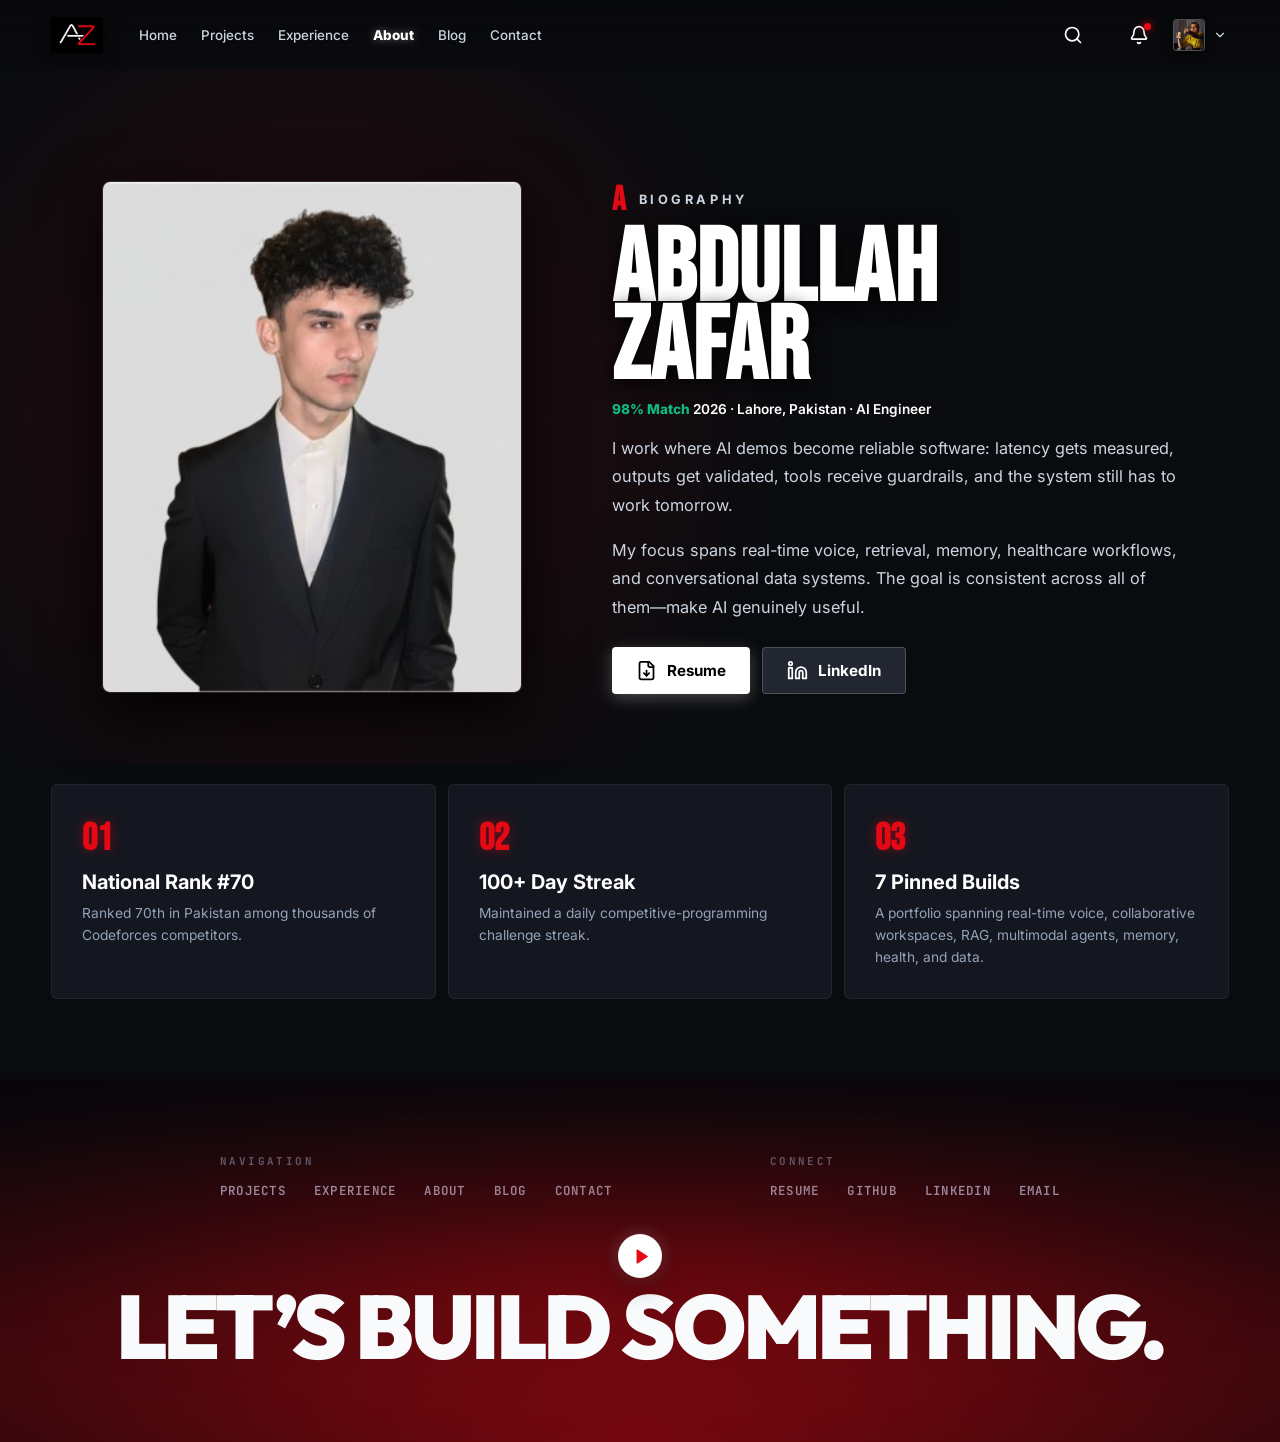
==== about/index.html @ 75392bdf "fix(gate): scope profile gate to session and clear legacy persistent profile" ====
<!doctype html>
<html lang="en">
<head>
  <meta charset="UTF-8">
  <meta name="viewport" content="width=device-width,initial-scale=1">
  <base href="../">
  <meta name="theme-color" content="#e50914">
  <meta name="description" content="Biography, competitive programming stats, and background of Abdullah Zafar — AI Engineer ranked #70 in Pakistan on Codeforces.">
  <meta name="author" content="Abdullah Zafar">
  <link rel="canonical" href="https://abdullahzafar.tech/about">
  <link rel="manifest" href="manifest.json">
  <link rel="apple-touch-icon" href="assets/icons/logo.PNG">
  <meta name="apple-mobile-web-app-capable" content="yes">
  <meta name="apple-mobile-web-app-status-bar-style" content="black-translucent">
  <meta name="apple-mobile-web-app-title" content="Abdullah Zafar">

  <!-- Open Graph -->
  <meta property="og:type" content="website">
  <meta property="og:url" content="https://abdullahzafar.tech/about">
  <meta property="og:title" content="About Abdullah Zafar — AI Engineer">
  <meta property="og:description" content="Background, daily problem solving streaks, Codeforces ranking (#70 in PK), and technical philosophy of Abdullah Zafar.">
  <meta property="og:image" content="https://abdullahzafar.tech/assets/images/profile/abdullah-zafar.jfif">

  <!-- Twitter -->
  <meta name="twitter:card" content="summary_large_image">
  <meta name="twitter:title" content="About Abdullah Zafar — AI Engineer">
  <meta name="twitter:description" content="Background, Codeforces ranking (#70 in PK), and technical philosophy of Abdullah Zafar.">
  <meta name="twitter:image" content="https://abdullahzafar.tech/assets/images/profile/abdullah-zafar.jfif">

  <!-- Schema.org JSON-LD Structured Data -->
  <script type="application/ld+json">
  {
    "@context": "https://schema.org",
    "@type": "AboutPage",
    "name": "About Abdullah Zafar — AI Engineer",
    "url": "https://abdullahzafar.tech/about",
    "description": "Background, daily problem solving streaks, Codeforces ranking (#70 in PK), and technical philosophy of Abdullah Zafar.",
    "mainEntity": {
      "@type": "Person",
      "name": "Abdullah Zafar",
      "jobTitle": "AI Engineer",
      "url": "https://abdullahzafar.tech",
      "image": "https://abdullahzafar.tech/assets/images/profile/abdullah-zafar.jfif",
      "sameAs": [
        "https://github.com/Abdullah-Zafarr",
        "https://www.linkedin.com/in/abdullahz-dev/",
        "https://codeforces.com/profile/rodrickkkk"
      ],
      "award": "National Rank #70 on Codeforces in Pakistan"
    }
  }
  </script>

  <title>About - Abdullah Zafar</title>
  <link rel="icon" href="assets/icons/logo.PNG">
  <link rel="stylesheet" href="assets/css/styles.css?v=29">
</head>
<body data-page="about">
  <div id="site"></div>
  <script src="assets/vendor/lucide.min.js"></script>
  <script src="assets/js/app.js?v=29"></script>
</body>
</html>
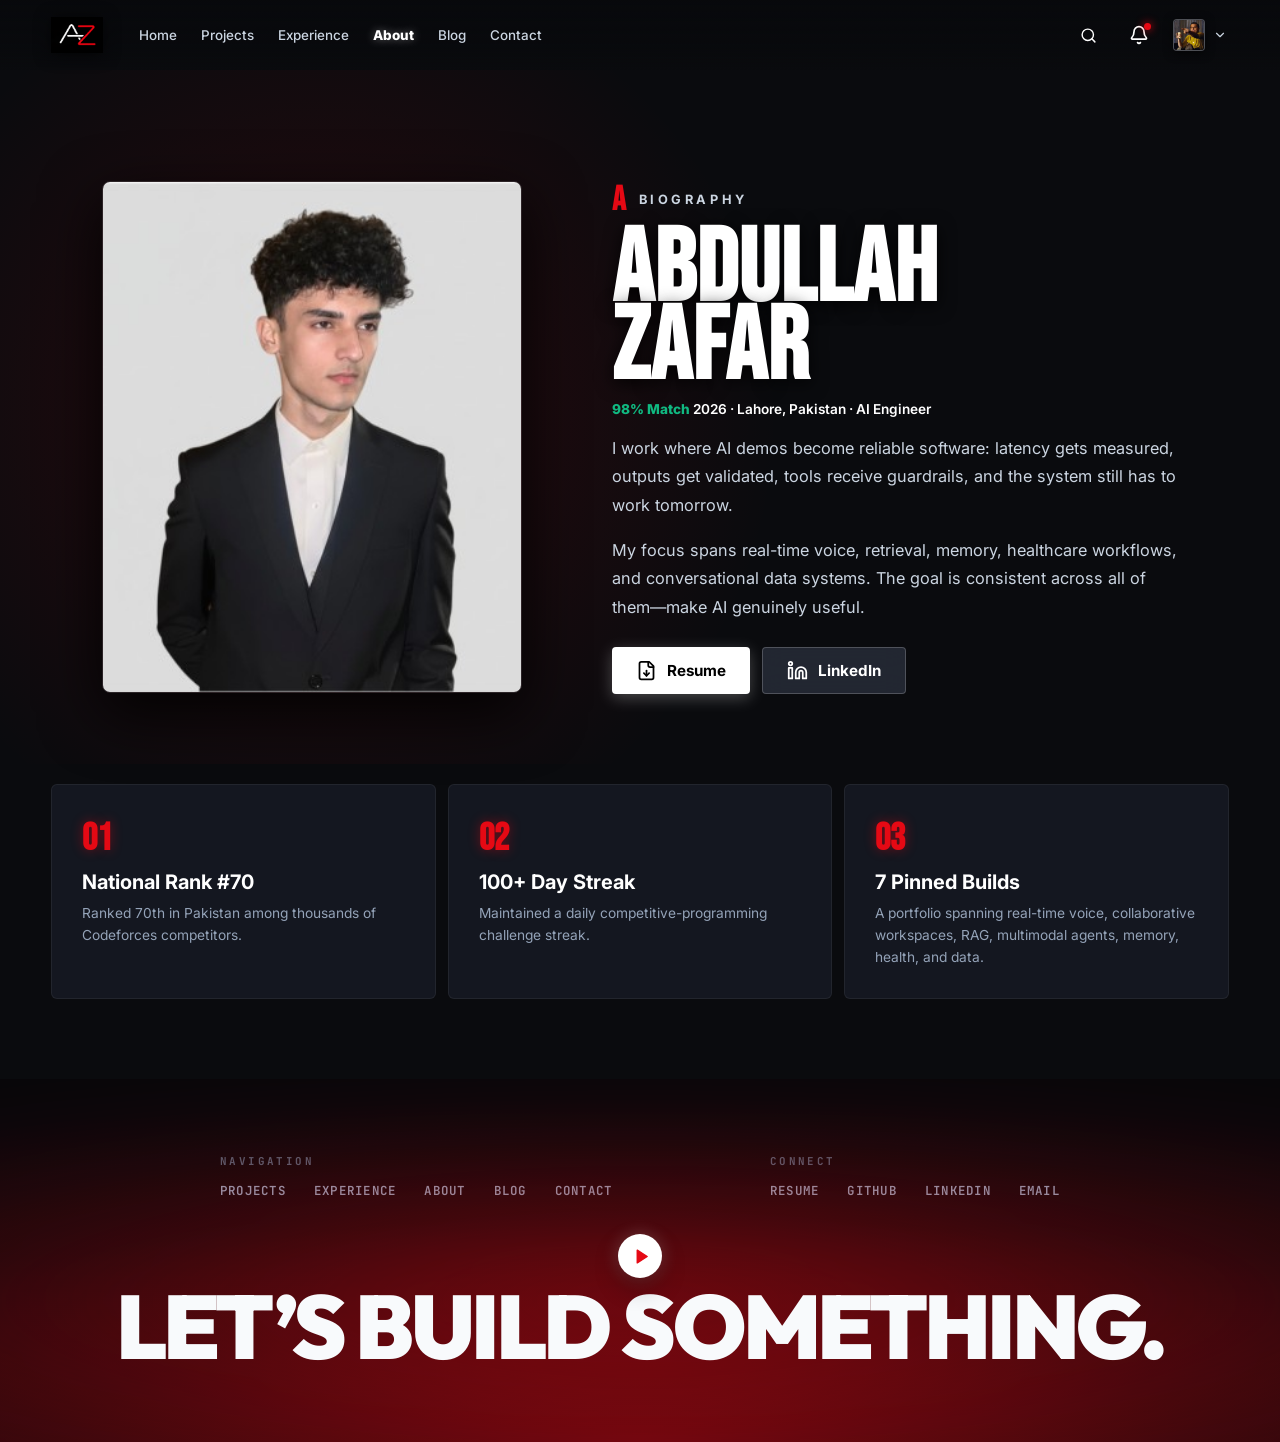
==== commit 0d24a89d: "perf(cache): update service worker precache strategy to version v31" ====
--- a/about/index.html
+++ b/about/index.html
@@ -53,11 +53,11 @@
 
   <title>About - Abdullah Zafar</title>
   <link rel="icon" href="assets/icons/logo.PNG">
-  <link rel="stylesheet" href="assets/css/styles.css?v=29">
+  <link rel="stylesheet" href="assets/css/styles.css?v=31">
 </head>
 <body data-page="about">
   <div id="site"></div>
   <script src="assets/vendor/lucide.min.js"></script>
-  <script src="assets/js/app.js?v=29"></script>
+  <script src="assets/js/app.js?v=31"></script>
 </body>
 </html>
